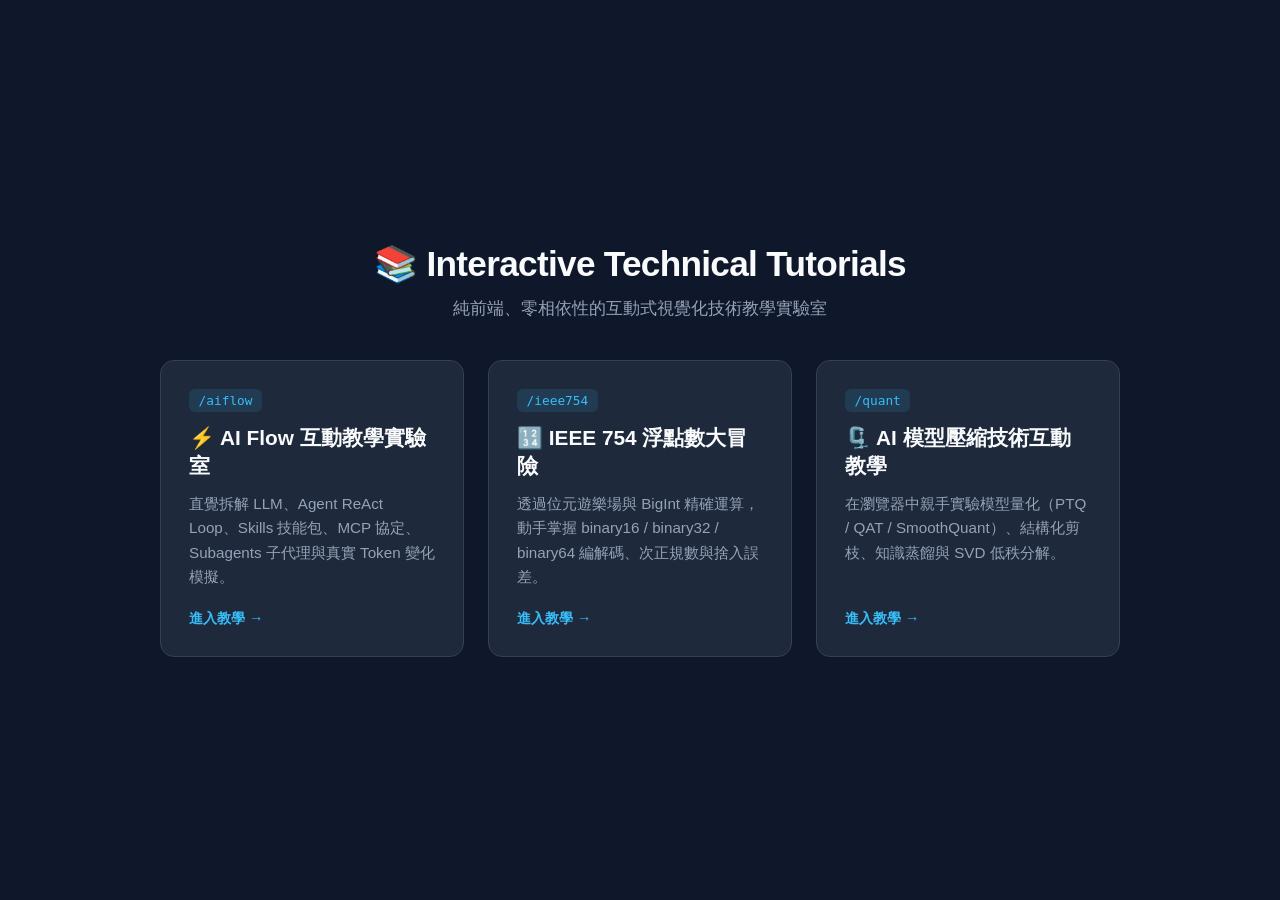
==== index.html @ 7489ee1c "feat: add aiflow, ieee754, and quant interactive tutorials" ====
<!DOCTYPE html>
<html lang="zh-Hant">
<head>
  <meta charset="UTF-8">
  <meta name="viewport" content="width=device-width, initial-scale=1.0">
  <title>Interactive Technical Tutorials</title>
  <style>
    :root {
      --bg: #0f172a;
      --card: #1e293b;
      --border: #334155;
      --text: #f8fafc;
      --muted: #94a3b8;
      --accent: #38bdf8;
    }
    * { box-sizing: border-box; margin: 0; padding: 0; }
    body {
      font-family: -apple-system, BlinkMacSystemFont, "Segoe UI", Roboto, "Noto Sans TC", sans-serif;
      background: var(--bg);
      color: var(--text);
      min-height: 100vh;
      display: flex;
      flex-direction: column;
      align-items: center;
      justify-content: center;
      padding: 2rem 1.25rem;
    }
    .container { max-width: 960px; width: 100%; }
    header { text-align: center; margin-bottom: 2.5rem; }
    h1 { font-size: 2.2rem; margin-bottom: 0.75rem; letter-spacing: -0.02em; }
    p.subtitle { color: var(--muted); font-size: 1.05rem; }
    .grid {
      display: grid;
      grid-template-columns: repeat(auto-fit, minmax(280px, 1fr));
      gap: 1.5rem;
    }
    .card {
      background: var(--card);
      border: 1px solid var(--border);
      border-radius: 14px;
      padding: 1.75rem;
      text-decoration: none;
      color: inherit;
      transition: transform 0.2s ease, border-color 0.2s ease, box-shadow 0.2s ease;
      display: flex;
      flex-direction: column;
      gap: 0.75rem;
    }
    .card:hover {
      transform: translateY(-4px);
      border-color: var(--accent);
      box-shadow: 0 12px 28px rgba(0, 0, 0, 0.35);
    }
    .badge {
      display: inline-block;
      align-self: flex-start;
      font-family: ui-monospace, SFMono-Regular, Menlo, monospace;
      font-size: 0.8rem;
      color: var(--accent);
      background: rgba(56, 189, 248, 0.12);
      padding: 0.25rem 0.6rem;
      border-radius: 6px;
    }
    .card h2 { font-size: 1.3rem; line-height: 1.35; }
    .card p { color: var(--muted); font-size: 0.95rem; line-height: 1.6; flex: 1; }
    .enter {
      margin-top: 0.5rem;
      font-size: 0.9rem;
      font-weight: 600;
      color: var(--accent);
    }
  </style>
</head>
<body>
  <div class="container">
    <header>
      <h1>📚 Interactive Technical Tutorials</h1>
      <p class="subtitle">純前端、零相依性的互動式視覺化技術教學實驗室</p>
    </header>
    <main class="grid">
      <a class="card" href="./aiflow/">
        <span class="badge">/aiflow</span>
        <h2>⚡ AI Flow 互動教學實驗室</h2>
        <p>直覺拆解 LLM、Agent ReAct Loop、Skills 技能包、MCP 協定、Subagents 子代理與真實 Token 變化模擬。</p>
        <span class="enter">進入教學 →</span>
      </a>
      <a class="card" href="./ieee754/">
        <span class="badge">/ieee754</span>
        <h2>🔢 IEEE 754 浮點數大冒險</h2>
        <p>透過位元遊樂場與 BigInt 精確運算，動手掌握 binary16 / binary32 / binary64 編解碼、次正規數與捨入誤差。</p>
        <span class="enter">進入教學 →</span>
      </a>
      <a class="card" href="./quant/">
        <span class="badge">/quant</span>
        <h2>🗜️ AI 模型壓縮技術互動教學</h2>
        <p>在瀏覽器中親手實驗模型量化（PTQ / QAT / SmoothQuant）、結構化剪枝、知識蒸餾與 SVD 低秩分解。</p>
        <span class="enter">進入教學 →</span>
      </a>
    </main>
  </div>
</body>
</html>
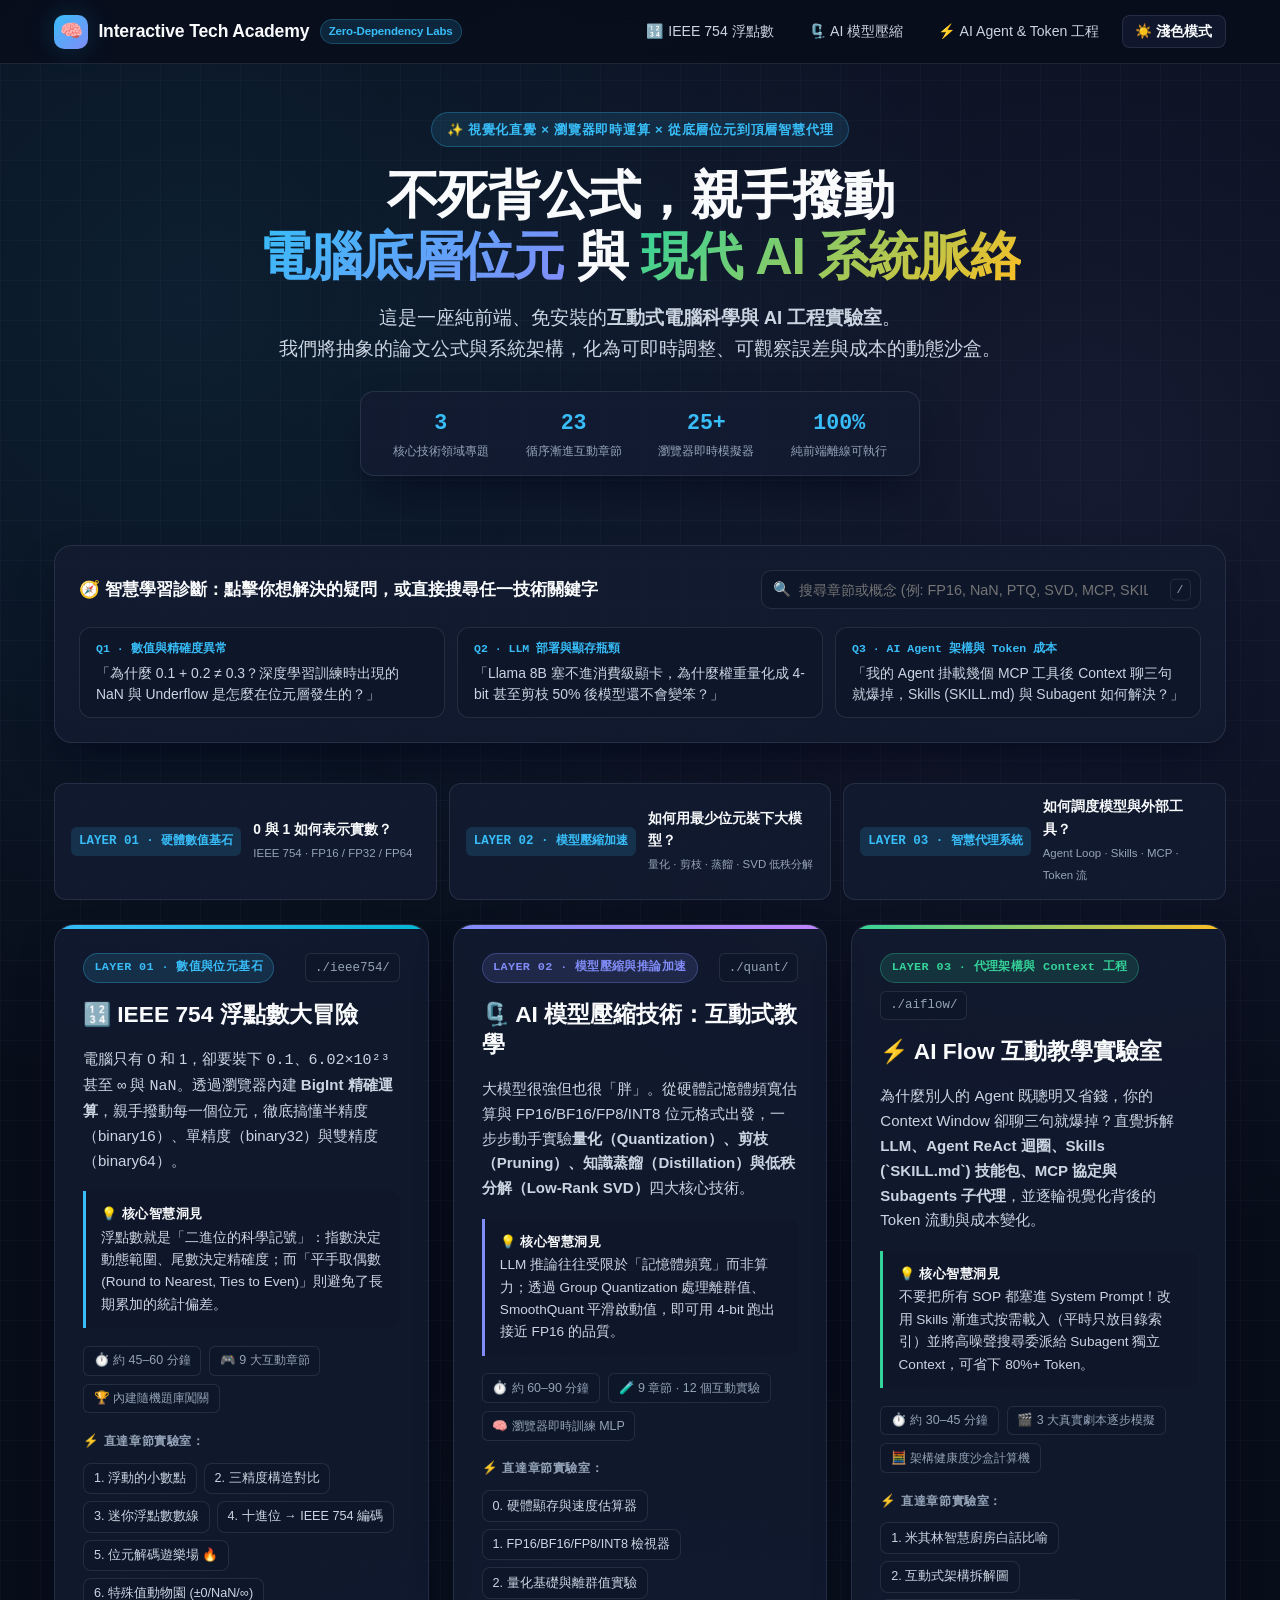
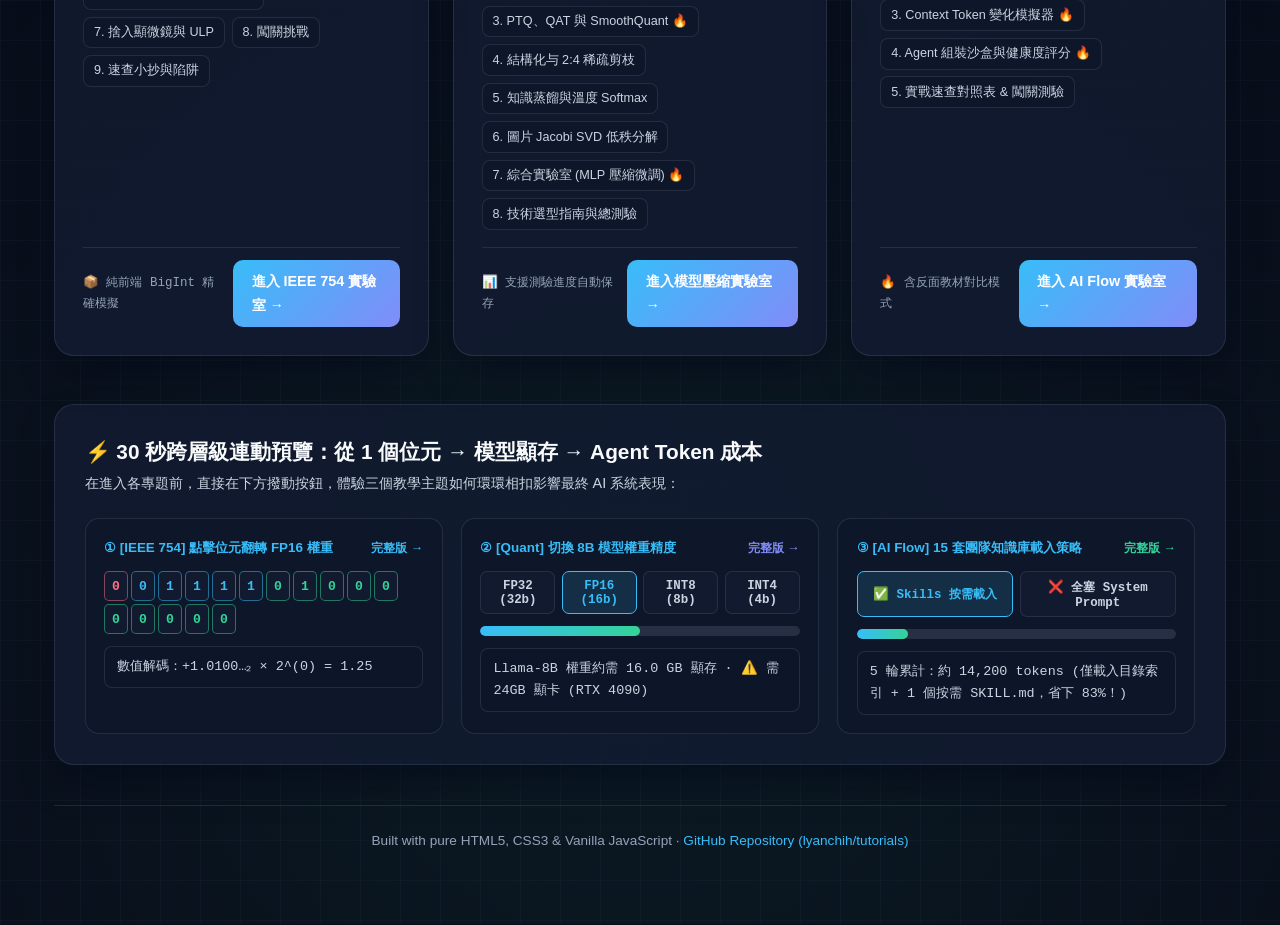
==== commit cbf20595: "feat: upgrade root index.html to smart interactive academy portal" ====
--- a/index.html
+++ b/index.html
@@ -1,102 +1,1358 @@
 <!DOCTYPE html>
-<html lang="zh-Hant">
+<html lang="zh-Hant-TW" data-theme="dark">
 <head>
-  <meta charset="UTF-8">
-  <meta name="viewport" content="width=device-width, initial-scale=1.0">
-  <title>Interactive Technical Tutorials</title>
+  <meta charset="UTF-8" />
+  <meta name="viewport" content="width=device-width, initial-scale=1.0" />
+  <title>AI & Systems 智慧互動教學實驗室｜從底層位元、模型壓縮到 Agent 架構</title>
+  <meta name="description" content="從 IEEE 754 浮點數、AI 模型量化與壓縮，到 AI Agent / Skills / MCP Token 工程的純前端互動式教學中心。" />
+  <link rel="icon" href="data:image/svg+xml,<svg xmlns='http://www.w3.org/2000/svg' viewBox='0 0 100 100'><text y='.9em' font-size='90'>🧠</text></svg>" />
   <style>
     :root {
-      --bg: #0f172a;
-      --card: #1e293b;
-      --border: #334155;
+      --bg: #080d1a;
+      --bg-elevated: #0f172a;
+      --card: rgba(19, 28, 49, 0.82);
+      --card-hover: rgba(26, 38, 66, 0.95);
+      --border: rgba(148, 163, 184, 0.16);
+      --border-strong: rgba(56, 189, 248, 0.45);
       --text: #f8fafc;
+      --text-secondary: #cbd5e1;
       --muted: #94a3b8;
-      --accent: #38bdf8;
-    }
-    * { box-sizing: border-box; margin: 0; padding: 0; }
+      --accent-cyan: #38bdf8;
+      --accent-indigo: #818cf8;
+      --accent-emerald: #34d399;
+      --accent-amber: #fbbf24;
+      --accent-rose: #fb7185;
+      --shadow: 0 20px 45px -15px rgba(2, 6, 23, 0.7);
+      --glow-cyan: 0 0 28px rgba(56, 189, 248, 0.18);
+      --code-bg: rgba(15, 23, 42, 0.9);
+    }
+
+    [data-theme="light"] {
+      --bg: #f8fafc;
+      --bg-elevated: #ffffff;
+      --card: rgba(255, 255, 255, 0.92);
+      --card-hover: #ffffff;
+      --border: rgba(15, 23, 42, 0.1);
+      --border-strong: rgba(2, 132, 199, 0.45);
+      --text: #0f172a;
+      --text-secondary: #334155;
+      --muted: #64748b;
+      --accent-cyan: #0284c7;
+      --accent-indigo: #4f46e5;
+      --accent-emerald: #059669;
+      --accent-amber: #d97706;
+      --accent-rose: #e11d48;
+      --shadow: 0 16px 36px -12px rgba(15, 23, 42, 0.08);
+      --glow-cyan: 0 0 24px rgba(2, 132, 199, 0.12);
+      --code-bg: #f1f5f9;
+    }
+
+    * {
+      box-sizing: border-box;
+      margin: 0;
+      padding: 0;
+    }
+
+    html {
+      scroll-behavior: smooth;
+    }
+
     body {
-      font-family: -apple-system, BlinkMacSystemFont, "Segoe UI", Roboto, "Noto Sans TC", sans-serif;
-      background: var(--bg);
+      font-family: -apple-system, BlinkMacSystemFont, "Segoe UI", "Inter", "Noto Sans TC", "PingFang TC", sans-serif;
+      background-color: var(--bg);
+      background-image:
+        radial-gradient(circle at 15% 12%, rgba(56, 189, 248, 0.10), transparent 32%),
+        radial-gradient(circle at 85% 18%, rgba(129, 140, 248, 0.10), transparent 34%),
+        radial-gradient(circle at 50% 88%, rgba(52, 211, 153, 0.07), transparent 38%),
+        linear-gradient(to right, rgba(148, 163, 184, 0.04) 1px, transparent 1px),
+        linear-gradient(to bottom, rgba(148, 163, 184, 0.04) 1px, transparent 1px);
+      background-size: 100% 100%, 100% 100%, 100% 100%, 40px 40px, 40px 40px;
       color: var(--text);
+      line-height: 1.65;
       min-height: 100vh;
+    }
+
+    /* ===== Topbar ===== */
+    .topbar {
+      position: sticky;
+      top: 0;
+      z-index: 50;
+      backdrop-filter: blur(14px);
+      -webkit-backdrop-filter: blur(14px);
+      background: color-mix(in srgb, var(--bg) 82%, transparent);
+      border-bottom: 1px solid var(--border);
+    }
+
+    .topbar-inner {
+      max-width: 1220px;
+      margin: 0 auto;
+      padding: 0.85rem 1.5rem;
+      display: flex;
+      align-items: center;
+      justify-content: space-between;
+      gap: 1rem;
+      flex-wrap: wrap;
+    }
+
+    .brand {
+      display: flex;
+      align-items: center;
+      gap: 0.65rem;
+      text-decoration: none;
+      color: var(--text);
+      font-weight: 800;
+      font-size: 1.1rem;
+      letter-spacing: -0.01em;
+    }
+
+    .brand-logo {
+      width: 34px;
+      height: 34px;
+      border-radius: 10px;
+      background: linear-gradient(135deg, var(--accent-cyan), var(--accent-indigo));
+      display: grid;
+      place-items: center;
+      font-size: 1.15rem;
+      box-shadow: var(--glow-cyan);
+    }
+
+    .brand-tag {
+      font-size: 0.72rem;
+      font-weight: 600;
+      padding: 0.15rem 0.5rem;
+      border-radius: 999px;
+      background: rgba(56, 189, 248, 0.14);
+      color: var(--accent-cyan);
+      border: 1px solid rgba(56, 189, 248, 0.25);
+    }
+
+    .nav-actions {
+      display: flex;
+      align-items: center;
+      gap: 0.6rem;
+      flex-wrap: wrap;
+    }
+
+    .nav-pill {
+      text-decoration: none;
+      color: var(--text-secondary);
+      font-size: 0.88rem;
+      font-weight: 500;
+      padding: 0.4rem 0.8rem;
+      border-radius: 8px;
+      transition: all 0.18s ease;
+    }
+
+    .nav-pill:hover {
+      color: var(--accent-cyan);
+      background: rgba(56, 189, 248, 0.1);
+    }
+
+    .theme-btn {
+      cursor: pointer;
+      border: 1px solid var(--border);
+      background: var(--card);
+      color: var(--text);
+      padding: 0.42rem 0.8rem;
+      border-radius: 8px;
+      font-size: 0.85rem;
+      font-weight: 600;
+      transition: all 0.18s ease;
+    }
+
+    .theme-btn:hover {
+      border-color: var(--accent-cyan);
+    }
+
+    /* ===== Main Container ===== */
+    .container {
+      max-width: 1220px;
+      margin: 0 auto;
+      padding: 2.5rem 1.5rem 4.5rem;
+    }
+
+    /* ===== Hero ===== */
+    .hero {
+      text-align: center;
+      max-width: 880px;
+      margin: 0.5rem auto 2.8rem;
+    }
+
+    .hero-eyebrow {
+      display: inline-flex;
+      align-items: center;
+      gap: 0.5rem;
+      font-size: 0.82rem;
+      font-weight: 700;
+      text-transform: uppercase;
+      letter-spacing: 0.06em;
+      padding: 0.35rem 0.9rem;
+      border-radius: 999px;
+      background: rgba(56, 189, 248, 0.12);
+      color: var(--accent-cyan);
+      border: 1px solid rgba(56, 189, 248, 0.28);
+      margin-bottom: 1.1rem;
+    }
+
+    .hero h1 {
+      font-size: clamp(2rem, 4.2vw, 3.25rem);
+      font-weight: 850;
+      line-height: 1.18;
+      letter-spacing: -0.025em;
+      margin-bottom: 1rem;
+    }
+
+    .grad-cyan {
+      background: linear-gradient(135deg, #38bdf8, #818cf8);
+      -webkit-background-clip: text;
+      -webkit-text-fill-color: transparent;
+    }
+
+    .grad-amber {
+      background: linear-gradient(135deg, #34d399, #fbbf24);
+      -webkit-background-clip: text;
+      -webkit-text-fill-color: transparent;
+    }
+
+    .hero p.lead {
+      color: var(--text-secondary);
+      font-size: clamp(1rem, 1.8vw, 1.16rem);
+      max-width: 740px;
+      margin: 0 auto 1.65rem;
+    }
+
+    /* Stats Bar */
+    .stats-bar {
+      display: inline-grid;
+      grid-template-columns: repeat(4, auto);
+      gap: 1.5rem;
+      padding: 0.85rem 1.6rem;
+      background: var(--card);
+      border: 1px solid var(--border);
+      border-radius: 14px;
+      box-shadow: var(--shadow);
+      margin-bottom: 1.5rem;
+    }
+
+    .stat-item {
+      text-align: center;
+      padding: 0 0.4rem;
+    }
+
+    .stat-num {
+      font-size: 1.35rem;
+      font-weight: 800;
+      color: var(--accent-cyan);
+      font-family: ui-monospace, SFMono-Regular, Menlo, monospace;
+    }
+
+    .stat-label {
+      font-size: 0.78rem;
+      color: var(--muted);
+    }
+
+    /* ===== Smart Search & Diagnostic Bar ===== */
+    .smart-panel {
+      background: var(--card);
+      border: 1px solid var(--border);
+      border-radius: 18px;
+      padding: 1.5rem;
+      margin-bottom: 2.5rem;
+      box-shadow: var(--shadow);
+    }
+
+    .smart-header {
+      display: flex;
+      align-items: center;
+      justify-content: space-between;
+      gap: 1rem;
+      flex-wrap: wrap;
+      margin-bottom: 1.1rem;
+    }
+
+    .smart-title {
+      display: flex;
+      align-items: center;
+      gap: 0.55rem;
+      font-size: 1.05rem;
+      font-weight: 700;
+    }
+
+    .search-box {
+      position: relative;
+      flex: 1;
+      min-width: 260px;
+      max-width: 440px;
+    }
+
+    .search-box input {
+      width: 100%;
+      padding: 0.65rem 2.4rem 0.65rem 2.3rem;
+      border-radius: 10px;
+      border: 1px solid var(--border);
+      background: var(--code-bg);
+      color: var(--text);
+      font-size: 0.9rem;
+      outline: none;
+      transition: border-color 0.2s ease, box-shadow 0.2s ease;
+    }
+
+    .search-box input:focus {
+      border-color: var(--accent-cyan);
+      box-shadow: var(--glow-cyan);
+    }
+
+    .search-icon {
+      position: absolute;
+      left: 0.75rem;
+      top: 50%;
+      transform: translateY(-50%);
+      color: var(--muted);
+      font-size: 0.9rem;
+      pointer-events: none;
+    }
+
+    .search-shortcut {
+      position: absolute;
+      right: 0.65rem;
+      top: 50%;
+      transform: translateY(-50%);
+      font-family: ui-monospace, SFMono-Regular, Menlo, monospace;
+      font-size: 0.72rem;
+      color: var(--muted);
+      border: 1px solid var(--border);
+      border-radius: 5px;
+      padding: 0.05rem 0.38rem;
+    }
+
+    .advisor-prompts {
+      display: grid;
+      grid-template-columns: repeat(auto-fit, minmax(235px, 1fr));
+      gap: 0.75rem;
+    }
+
+    .prompt-btn {
+      text-align: left;
+      cursor: pointer;
+      padding: 0.85rem 1rem;
+      border-radius: 12px;
+      border: 1px solid var(--border);
+      background: var(--code-bg);
+      color: var(--text-secondary);
+      font-size: 0.87rem;
+      line-height: 1.45;
+      transition: all 0.18s ease;
       display: flex;
       flex-direction: column;
+      gap: 0.35rem;
+    }
+
+    .prompt-btn:hover,
+    .prompt-btn.active {
+      border-color: var(--accent-cyan);
+      background: rgba(56, 189, 248, 0.1);
+      color: var(--text);
+      transform: translateY(-2px);
+    }
+
+    .prompt-tag {
+      font-size: 0.72rem;
+      font-weight: 700;
+      color: var(--accent-cyan);
+      font-family: ui-monospace, SFMono-Regular, Menlo, monospace;
+    }
+
+    .advisor-answer {
+      margin-top: 1rem;
+      padding: 1rem 1.2rem;
+      border-radius: 12px;
+      background: linear-gradient(135deg, rgba(56, 189, 248, 0.12), rgba(129, 140, 248, 0.1));
+      border: 1px solid rgba(56, 189, 248, 0.35);
+      display: none;
       align-items: center;
-      justify-content: center;
-      padding: 2rem 1.25rem;
-    }
-    .container { max-width: 960px; width: 100%; }
-    header { text-align: center; margin-bottom: 2.5rem; }
-    h1 { font-size: 2.2rem; margin-bottom: 0.75rem; letter-spacing: -0.02em; }
-    p.subtitle { color: var(--muted); font-size: 1.05rem; }
-    .grid {
+      justify-content: space-between;
+      gap: 1rem;
+      flex-wrap: wrap;
+    }
+
+    .advisor-answer.visible {
+      display: flex;
+    }
+
+    .advisor-text {
+      flex: 1;
+      min-width: 240px;
+      font-size: 0.92rem;
+    }
+
+    .advisor-text strong {
+      color: var(--accent-cyan);
+    }
+
+    .advisor-cta {
+      display: inline-flex;
+      align-items: center;
+      gap: 0.4rem;
+      text-decoration: none;
+      background: var(--accent-cyan);
+      color: #080d1a;
+      font-weight: 700;
+      font-size: 0.88rem;
+      padding: 0.55rem 1rem;
+      border-radius: 9px;
+      white-space: nowrap;
+      transition: transform 0.15s ease, opacity 0.15s ease;
+    }
+
+    .advisor-cta:hover {
+      transform: translateY(-1px);
+      opacity: 0.92;
+    }
+
+    /* Search Dropdown Results */
+    .search-results {
+      margin-top: 0.85rem;
+      display: none;
+      grid-template-columns: repeat(auto-fill, minmax(270px, 1fr));
+      gap: 0.65rem;
+    }
+
+    .search-results.visible {
       display: grid;
-      grid-template-columns: repeat(auto-fit, minmax(280px, 1fr));
+    }
+
+    .search-hit {
+      text-decoration: none;
+      color: var(--text);
+      background: var(--code-bg);
+      border: 1px solid var(--border);
+      padding: 0.7rem 0.9rem;
+      border-radius: 10px;
+      font-size: 0.86rem;
+      display: flex;
+      flex-direction: column;
+      gap: 0.2rem;
+      transition: border-color 0.15s ease;
+    }
+
+    .search-hit:hover {
+      border-color: var(--accent-cyan);
+    }
+
+    .search-hit small {
+      color: var(--accent-cyan);
+      font-family: ui-monospace, SFMono-Regular, Menlo, monospace;
+      font-size: 0.74rem;
+    }
+
+    /* ===== Knowledge Architecture Pipeline ===== */
+    .pipeline-bar {
+      display: grid;
+      grid-template-columns: repeat(3, 1fr);
+      gap: 0.75rem;
+      margin-bottom: 1.5rem;
+    }
+
+    .pipe-step {
+      background: var(--card);
+      border: 1px solid var(--border);
+      border-radius: 12px;
+      padding: 0.75rem 1rem;
+      display: flex;
+      align-items: center;
+      gap: 0.75rem;
+      font-size: 0.86rem;
+    }
+
+    .pipe-num {
+      font-family: ui-monospace, SFMono-Regular, Menlo, monospace;
+      font-weight: 800;
+      font-size: 0.78rem;
+      padding: 0.25rem 0.5rem;
+      border-radius: 6px;
+      background: rgba(56, 189, 248, 0.15);
+      color: var(--accent-cyan);
+      white-space: nowrap;
+    }
+
+    /* ===== Course Cards Grid ===== */
+    .course-grid {
+      display: grid;
+      grid-template-columns: repeat(auto-fit, minmax(350px, 1fr));
       gap: 1.5rem;
-    }
-    .card {
+      margin-bottom: 3rem;
+    }
+
+    .course-card {
       background: var(--card);
       border: 1px solid var(--border);
+      border-radius: 20px;
+      padding: 1.75rem;
+      display: flex;
+      flex-direction: column;
+      gap: 1.1rem;
+      box-shadow: var(--shadow);
+      transition: transform 0.22s ease, border-color 0.22s ease, box-shadow 0.22s ease;
+      position: relative;
+      overflow: hidden;
+    }
+
+    .course-card::before {
+      content: "";
+      position: absolute;
+      top: 0;
+      left: 0;
+      right: 0;
+      height: 4px;
+    }
+
+    .course-card.card-ieee::before {
+      background: linear-gradient(90deg, #38bdf8, #06b6d4);
+    }
+
+    .course-card.card-quant::before {
+      background: linear-gradient(90deg, #818cf8, #c084fc);
+    }
+
+    .course-card.card-aiflow::before {
+      background: linear-gradient(90deg, #34d399, #fbbf24);
+    }
+
+    .course-card:hover,
+    .course-card.highlighted {
+      transform: translateY(-5px);
+      border-color: var(--border-strong);
+      box-shadow: var(--shadow), var(--glow-cyan);
+    }
+
+    .card-top {
+      display: flex;
+      align-items: center;
+      justify-content: space-between;
+      gap: 0.5rem;
+      flex-wrap: wrap;
+    }
+
+    .layer-badge {
+      font-family: ui-monospace, SFMono-Regular, Menlo, monospace;
+      font-size: 0.74rem;
+      font-weight: 700;
+      padding: 0.25rem 0.65rem;
+      border-radius: 999px;
+      letter-spacing: 0.03em;
+    }
+
+    .badge-cyan {
+      background: rgba(56, 189, 248, 0.14);
+      color: var(--accent-cyan);
+      border: 1px solid rgba(56, 189, 248, 0.3);
+    }
+
+    .badge-indigo {
+      background: rgba(129, 140, 248, 0.14);
+      color: var(--accent-indigo);
+      border: 1px solid rgba(129, 140, 248, 0.3);
+    }
+
+    .badge-emerald {
+      background: rgba(52, 211, 153, 0.14);
+      color: var(--accent-emerald);
+      border: 1px solid rgba(52, 211, 153, 0.3);
+    }
+
+    .dir-slug {
+      font-family: ui-monospace, SFMono-Regular, Menlo, monospace;
+      font-size: 0.78rem;
+      color: var(--muted);
+      background: var(--code-bg);
+      padding: 0.2rem 0.55rem;
+      border-radius: 6px;
+      border: 1px solid var(--border);
+    }
+
+    .course-title {
+      font-size: 1.42rem;
+      font-weight: 800;
+      line-height: 1.3;
+    }
+
+    .course-title a {
+      color: inherit;
+      text-decoration: none;
+    }
+
+    .course-title a:hover {
+      color: var(--accent-cyan);
+    }
+
+    .course-desc {
+      color: var(--text-secondary);
+      font-size: 0.94rem;
+    }
+
+    .insight-box {
+      background: var(--code-bg);
+      border-left: 3px solid var(--accent-cyan);
+      padding: 0.75rem 0.95rem;
+      border-radius: 0 10px 10px 0;
+      font-size: 0.85rem;
+      color: var(--text-secondary);
+    }
+
+    .card-quant .insight-box {
+      border-left-color: var(--accent-indigo);
+    }
+
+    .card-aiflow .insight-box {
+      border-left-color: var(--accent-emerald);
+    }
+
+    .insight-box strong {
+      color: var(--text);
+      display: block;
+      margin-bottom: 0.15rem;
+      font-size: 0.8rem;
+      text-transform: uppercase;
+      letter-spacing: 0.04em;
+    }
+
+    .meta-row {
+      display: flex;
+      flex-wrap: wrap;
+      gap: 0.5rem;
+      font-size: 0.78rem;
+      color: var(--muted);
+    }
+
+    .meta-chip {
+      background: var(--code-bg);
+      border: 1px solid var(--border);
+      padding: 0.22rem 0.6rem;
+      border-radius: 6px;
+    }
+
+    .chapter-list-title {
+      font-size: 0.78rem;
+      font-weight: 700;
+      text-transform: uppercase;
+      letter-spacing: 0.05em;
+      color: var(--muted);
+      margin-bottom: -0.4rem;
+    }
+
+    .chapter-pills {
+      display: flex;
+      flex-wrap: wrap;
+      gap: 0.42rem;
+    }
+
+    .ch-pill {
+      text-decoration: none;
+      font-size: 0.79rem;
+      color: var(--text-secondary);
+      background: var(--code-bg);
+      border: 1px solid var(--border);
+      padding: 0.28rem 0.62rem;
+      border-radius: 8px;
+      transition: all 0.15s ease;
+    }
+
+    .ch-pill:hover {
+      border-color: var(--accent-cyan);
+      color: var(--accent-cyan);
+      transform: translateY(-1px);
+    }
+
+    .card-footer {
+      margin-top: auto;
+      padding-top: 0.75rem;
+      border-top: 1px solid var(--border);
+      display: flex;
+      align-items: center;
+      justify-content: space-between;
+      gap: 0.75rem;
+    }
+
+    .progress-Status {
+      font-size: 0.78rem;
+      color: var(--muted);
+      font-family: ui-monospace, SFMono-Regular, Menlo, monospace;
+    }
+
+    .enter-btn {
+      display: inline-flex;
+      align-items: center;
+      gap: 0.45rem;
+      text-decoration: none;
+      font-weight: 700;
+      font-size: 0.9rem;
+      padding: 0.6rem 1.15rem;
+      border-radius: 10px;
+      background: linear-gradient(135deg, var(--accent-cyan), var(--accent-indigo));
+      color: #ffffff;
+      transition: transform 0.16s ease, box-shadow 0.16s ease;
+    }
+
+    .enter-btn:hover {
+      transform: translateX(3px);
+      box-shadow: var(--glow-cyan);
+    }
+
+    /* ===== Live Cross-Layer Micro-Lab ===== */
+    .micro-lab {
+      background: var(--card);
+      border: 1px solid var(--border);
+      border-radius: 20px;
+      padding: 1.85rem;
+      box-shadow: var(--shadow);
+      margin-bottom: 2.5rem;
+    }
+
+    .micro-lab-header {
+      display: flex;
+      align-items: flex-start;
+      justify-content: space-between;
+      gap: 1rem;
+      flex-wrap: wrap;
+      margin-bottom: 1.35rem;
+    }
+
+    .micro-lab-header h2 {
+      font-size: 1.3rem;
+      font-weight: 800;
+    }
+
+    .micro-lab-header p {
+      color: var(--text-secondary);
+      font-size: 0.9rem;
+      margin-top: 0.2rem;
+    }
+
+    .micro-grid {
+      display: grid;
+      grid-template-columns: repeat(auto-fit, minmax(290px, 1fr));
+      gap: 1.15rem;
+    }
+
+    .micro-box {
+      background: var(--code-bg);
+      border: 1px solid var(--border);
       border-radius: 14px;
-      padding: 1.75rem;
-      text-decoration: none;
-      color: inherit;
-      transition: transform 0.2s ease, border-color 0.2s ease, box-shadow 0.2s ease;
+      padding: 1.15rem;
       display: flex;
       flex-direction: column;
       gap: 0.75rem;
     }
-    .card:hover {
-      transform: translateY(-4px);
-      border-color: var(--accent);
-      box-shadow: 0 12px 28px rgba(0, 0, 0, 0.35);
-    }
-    .badge {
-      display: inline-block;
-      align-self: flex-start;
+
+    .micro-box-head {
+      display: flex;
+      align-items: center;
+      justify-content: space-between;
+      font-size: 0.84rem;
+      font-weight: 700;
+      color: var(--accent-cyan);
+    }
+
+    .bit-strip {
+      display: flex;
+      gap: 3px;
+      flex-wrap: wrap;
+    }
+
+    .bit-btn {
+      cursor: pointer;
+      width: 24px;
+      height: 30px;
+      border-radius: 5px;
+      border: 1px solid var(--border);
       font-family: ui-monospace, SFMono-Regular, Menlo, monospace;
-      font-size: 0.8rem;
-      color: var(--accent);
-      background: rgba(56, 189, 248, 0.12);
-      padding: 0.25rem 0.6rem;
-      border-radius: 6px;
-    }
-    .card h2 { font-size: 1.3rem; line-height: 1.35; }
-    .card p { color: var(--muted); font-size: 0.95rem; line-height: 1.6; flex: 1; }
-    .enter {
-      margin-top: 0.5rem;
-      font-size: 0.9rem;
-      font-weight: 600;
-      color: var(--accent);
+      font-size: 0.82rem;
+      font-weight: 700;
+      display: grid;
+      place-items: center;
+      color: var(--text);
+      background: var(--card);
+      transition: transform 0.1s ease;
+    }
+
+    .bit-btn:hover {
+      transform: scale(1.08);
+    }
+
+    .bit-btn.sign { border-color: rgba(251, 113, 133, 0.5); color: var(--accent-rose); }
+    .bit-btn.exp  { border-color: rgba(56, 189, 248, 0.5); color: var(--accent-cyan); }
+    .bit-btn.frac { border-color: rgba(52, 211, 153, 0.5); color: var(--accent-emerald); }
+
+    .micro-readout {
+      font-family: ui-monospace, SFMono-Regular, Menlo, monospace;
+      font-size: 0.84rem;
+      color: var(--text-secondary);
+      background: rgba(15, 23, 42, 0.45);
+      padding: 0.55rem 0.75rem;
+      border-radius: 8px;
+      border: 1px solid var(--border);
+    }
+
+    .seg-row {
+      display: flex;
+      gap: 0.4rem;
+      flex-wrap: wrap;
+    }
+
+    .seg-btn {
+      cursor: pointer;
+      flex: 1;
+      padding: 0.4rem 0.55rem;
+      border-radius: 7px;
+      border: 1px solid var(--border);
+      background: var(--card);
+      color: var(--text-secondary);
+      font-size: 0.78rem;
+      font-weight: 700;
+      font-family: ui-monospace, SFMono-Regular, Menlo, monospace;
+    }
+
+    .seg-btn.active {
+      border-color: var(--accent-cyan);
+      color: var(--accent-cyan);
+      background: rgba(56, 189, 248, 0.14);
+    }
+
+    .bar-meter {
+      height: 10px;
+      border-radius: 999px;
+      background: rgba(148, 163, 184, 0.18);
+      overflow: hidden;
+    }
+
+    .bar-fill {
+      height: 100%;
+      border-radius: 999px;
+      background: linear-gradient(90deg, var(--accent-cyan), var(--accent-emerald));
+      transition: width 0.25s ease;
+    }
+
+    /* Footer */
+    footer {
+      text-align: center;
+      color: var(--muted);
+      font-size: 0.85rem;
+      padding-top: 1.5rem;
+      border-top: 1px solid var(--border);
+    }
+
+    footer a {
+      color: var(--accent-cyan);
+      text-decoration: none;
+    }
+
+    @media (max-width: 780px) {
+      .stats-bar {
+        grid-template-columns: repeat(2, 1fr);
+        width: 100%;
+      }
+      .pipeline-bar {
+        grid-template-columns: 1fr;
+      }
+      .course-grid {
+        grid-template-columns: 1fr;
+      }
     }
   </style>
 </head>
 <body>
-  <div class="container">
-    <header>
-      <h1>📚 Interactive Technical Tutorials</h1>
-      <p class="subtitle">純前端、零相依性的互動式視覺化技術教學實驗室</p>
-    </header>
-    <main class="grid">
-      <a class="card" href="./aiflow/">
-        <span class="badge">/aiflow</span>
-        <h2>⚡ AI Flow 互動教學實驗室</h2>
-        <p>直覺拆解 LLM、Agent ReAct Loop、Skills 技能包、MCP 協定、Subagents 子代理與真實 Token 變化模擬。</p>
-        <span class="enter">進入教學 →</span>
+
+  <!-- Top Navigation -->
+  <header class="topbar">
+    <div class="topbar-inner">
+      <a href="#top" class="brand">
+        <span class="brand-logo">🧠</span>
+        <span>Interactive Tech Academy</span>
+        <span class="brand-tag">Zero-Dependency Labs</span>
       </a>
-      <a class="card" href="./ieee754/">
-        <span class="badge">/ieee754</span>
-        <h2>🔢 IEEE 754 浮點數大冒險</h2>
-        <p>透過位元遊樂場與 BigInt 精確運算，動手掌握 binary16 / binary32 / binary64 編解碼、次正規數與捨入誤差。</p>
-        <span class="enter">進入教學 →</span>
-      </a>
-      <a class="card" href="./quant/">
-        <span class="badge">/quant</span>
-        <h2>🗜️ AI 模型壓縮技術互動教學</h2>
-        <p>在瀏覽器中親手實驗模型量化（PTQ / QAT / SmoothQuant）、結構化剪枝、知識蒸餾與 SVD 低秩分解。</p>
-        <span class="enter">進入教學 →</span>
-      </a>
-    </main>
-  </div>
+      <div class="nav-actions">
+        <a href="./ieee754/index.html" class="nav-pill">🔢 IEEE 754 浮點數</a>
+        <a href="./quant/index.html" class="nav-pill">🗜️ AI 模型壓縮</a>
+        <a href="./aiflow/index.html" class="nav-pill">⚡ AI Agent & Token 工程</a>
+        <button id="themeToggle" class="theme-btn" type="button">☀️ 淺色模式</button>
+      </div>
+    </div>
+  </header>
+
+  <main id="top" class="container">
+    <!-- Hero -->
+    <section class="hero">
+      <div class="hero-eyebrow">✨ 視覺化直覺 × 瀏覽器即時運算 × 從底層位元到頂層智慧代理</div>
+      <h1>
+        不死背公式，親手撥動<br />
+        <span class="grad-cyan">電腦底層位元</span> 與 <span class="grad-amber">現代 AI 系統脈絡</span>
+      </h1>
+      <p class="lead">
+        這是一座純前端、免安裝的<strong>互動式電腦科學與 AI 工程實驗室</strong>。<br />
+        我們將抽象的論文公式與系統架構，化為可即時調整、可觀察誤差與成本的動態沙盒。
+      </p>
+
+      <div class="stats-bar">
+        <div class="stat-item">
+          <div class="stat-num">3</div>
+          <div class="stat-label">核心技術領域專題</div>
+        </div>
+        <div class="stat-item">
+          <div class="stat-num">23</div>
+          <div class="stat-label">循序漸進互動章節</div>
+        </div>
+        <div class="stat-item">
+          <div class="stat-num">25+</div>
+          <div class="stat-label">瀏覽器即時模擬器</div>
+        </div>
+        <div class="stat-item">
+          <div class="stat-num">100%</div>
+          <div class="stat-label">純前端離線可執行</div>
+        </div>
+      </div>
+    </section>
+
+    <!-- Smart Diagnostic & Instant Chapter Search -->
+    <section class="smart-panel" aria-label="智慧學習導航">
+      <div class="smart-header">
+        <div class="smart-title">
+          <span>🧭 智慧學習診斷：點擊你想解決的疑問，或直接搜尋任一技術關鍵字</span>
+        </div>
+        <div class="search-box">
+          <span class="search-icon">🔍</span>
+          <input id="chapterSearch" type="search" placeholder="搜尋章節或概念 (例: FP16, NaN, PTQ, SVD, MCP, SKILL.md)..." autocomplete="off" />
+          <span class="search-shortcut">/</span>
+        </div>
+      </div>
+
+      <div id="searchResults" class="search-results"></div>
+
+      <div class="advisor-prompts" id="advisorPrompts">
+        <button class="prompt-btn" type="button" data-target="ieee" data-link="./ieee754/index.html#ch4" data-insight="在 IEEE 754 教學第 4 & 7 章中，你可以用 BigInt 逐步編碼器親眼看見 0.1 在二進位下是無限循環小數，並透過 ULP 階梯圖理解為什麼大數加小數會直接停滯！">
+          <span class="prompt-tag">Q1 · 數值與精確度異常</span>
+          <span>「為什麼 0.1 + 0.2 ≠ 0.3？深度學習訓練時出現的 NaN 與 Underflow 是怎麼在位元層發生的？」</span>
+        </button>
+        <button class="prompt-btn" type="button" data-target="quant" data-link="./quant/index.html#quant-adv" data-insight="在 AI 模型壓縮教學第 2、3、7 章中，你可以親手調整 Group Quantization、測試 SmoothQuant 如何撫平離群值，甚至在瀏覽器內訓練 MLP 並進行 QAT 微調！">
+          <span class="prompt-tag">Q2 · LLM 部署與顯存瓶頸</span>
+          <span>「Llama 8B 塞不進消費級顯卡，為什麼權重量化成 4-bit 甚至剪枝 50% 後模型還不會變笨？」</span>
+        </button>
+        <button class="prompt-btn" type="button" data-target="aiflow" data-link="./aiflow/index.html#token-simulator" data-insight="在 AI Flow 實驗室第 3 & 4 章中，你可以播放『Skills 漸進式載入 vs 塞爆 System Prompt』與『Subagent 隔離術』劇本，親眼看到如何省下超過 83% 的累計 Token！">
+          <span class="prompt-tag">Q3 · AI Agent 架構與 Token 成本</span>
+          <span>「我的 Agent 掛載幾個 MCP 工具後 Context 聊三句就爆掉，Skills (SKILL.md) 與 Subagent 如何解決？」</span>
+        </button>
+      </div>
+
+      <div id="advisorAnswer" class="advisor-answer">
+        <div id="advisorText" class="advisor-text"></div>
+        <a id="advisorCta" href="./ieee754/index.html" class="advisor-cta">立即前往該實驗章節 →</a>
+      </div>
+    </section>
+
+    <!-- 3-Layer Knowledge Map Banner -->
+    <div class="pipeline-bar" aria-label="三層知識體系">
+      <div class="pipe-step">
+        <span class="pipe-num">LAYER 01 · 硬體數值基石</span>
+        <span><strong>0 與 1 如何表示實數？</strong><br /><small style="color:var(--muted)">IEEE 754 · FP16 / FP32 / FP64</small></span>
+      </div>
+      <div class="pipe-step">
+        <span class="pipe-num">LAYER 02 · 模型壓縮加速</span>
+        <span><strong>如何用最少位元裝下大模型？</strong><br /><small style="color:var(--muted)">量化 · 剪枝 · 蒸餾 · SVD 低秩分解</small></span>
+      </div>
+      <div class="pipe-step">
+        <span class="pipe-num">LAYER 03 · 智慧代理系統</span>
+        <span><strong>如何調度模型與外部工具？</strong><br /><small style="color:var(--muted)">Agent Loop · Skills · MCP · Token 流</small></span>
+      </div>
+    </div>
+
+    <!-- Main 3 Tutorial Cards -->
+    <section class="course-grid" aria-label="所有互動教學列表">
+
+      <!-- Card 1: IEEE 754 -->
+      <article class="course-card card-ieee" id="card-ieee">
+        <div class="card-top">
+          <span class="layer-badge badge-cyan">LAYER 01 · 數值與位元基石</span>
+          <span class="dir-slug">./ieee754/</span>
+        </div>
+        <h2 class="course-title">
+          <a href="./ieee754/index.html">🔢 IEEE 754 浮點數大冒險</a>
+        </h2>
+        <p class="course-desc">
+          電腦只有 0 和 1，卻要裝下 <code>0.1</code>、<code>6.02×10²³</code> 甚至 <code>∞</code> 與 <code>NaN</code>。透過瀏覽器內建 <strong>BigInt 精確運算</strong>，親手撥動每一個位元，徹底搞懂半精度（binary16）、單精度（binary32）與雙精度（binary64）。
+        </p>
+        <div class="insight-box">
+          <strong>💡 核心智慧洞見</strong>
+          浮點數就是「二進位的科學記號」：指數決定動態範圍、尾數決定精確度；而「平手取偶數 (Round to Nearest, Ties to Even)」則避免了長期累加的統計偏差。
+        </div>
+        <div class="meta-row">
+          <span class="meta-chip">⏱️ 約 45–60 分鐘</span>
+          <span class="meta-chip">🎮 9 大互動章節</span>
+          <span class="meta-chip">🏆 內建隨機題庫闖關</span>
+        </div>
+        <div class="chapter-list-title">⚡ 直達章節實驗室：</div>
+        <div class="chapter-pills">
+          <a class="ch-pill" href="./ieee754/index.html#ch1">1. 浮動的小數點</a>
+          <a class="ch-pill" href="./ieee754/index.html#ch2">2. 三精度構造對比</a>
+          <a class="ch-pill" href="./ieee754/index.html#ch3">3. 迷你浮點數數線</a>
+          <a class="ch-pill" href="./ieee754/index.html#ch4">4. 十進位 → IEEE 754 編碼</a>
+          <a class="ch-pill" href="./ieee754/index.html#ch5">5. 位元解碼遊樂場 🔥</a>
+          <a class="ch-pill" href="./ieee754/index.html#ch6">6. 特殊值動物園 (±0/NaN/∞)</a>
+          <a class="ch-pill" href="./ieee754/index.html#ch7">7. 捨入顯微鏡與 ULP</a>
+          <a class="ch-pill" href="./ieee754/index.html#ch8">8. 闖關挑戰</a>
+          <a class="ch-pill" href="./ieee754/index.html#ch9">9. 速查小抄與陷阱</a>
+        </div>
+        <div class="card-footer">
+          <span class="progress-Status" id="ieeeStatus">📦 純前端 BigInt 精確模擬</span>
+          <a class="enter-btn" href="./ieee754/index.html">進入 IEEE 754 實驗室 →</a>
+        </div>
+      </article>
+
+      <!-- Card 2: AI Model Compression (quant) -->
+      <article class="course-card card-quant" id="card-quant">
+        <div class="card-top">
+          <span class="layer-badge badge-indigo">LAYER 02 · 模型壓縮與推論加速</span>
+          <span class="dir-slug">./quant/</span>
+        </div>
+        <h2 class="course-title">
+          <a href="./quant/index.html">🗜️ AI 模型壓縮技術：互動式教學</a>
+        </h2>
+        <p class="course-desc">
+          大模型很強但也很「胖」。從硬體記憶體頻寬估算與 FP16/BF16/FP8/INT8 位元格式出發，一步步動手實驗<strong>量化（Quantization）、剪枝（Pruning）、知識蒸餾（Distillation）與低秩分解（Low-Rank SVD）</strong>四大核心技術。
+        </p>
+        <div class="insight-box">
+          <strong>💡 核心智慧洞見</strong>
+          LLM 推論往往受限於「記憶體頻寬」而非算力；透過 Group Quantization 處理離群值、SmoothQuant 平滑啟動值，即可用 4-bit 跑出接近 FP16 的品質。
+        </div>
+        <div class="meta-row">
+          <span class="meta-chip">⏱️ 約 60–90 分鐘</span>
+          <span class="meta-chip">🧪 9 章節 · 12 個互動實驗</span>
+          <span class="meta-chip">🧠 瀏覽器即時訓練 MLP</span>
+        </div>
+        <div class="chapter-list-title">⚡ 直達章節實驗室：</div>
+        <div class="chapter-pills">
+          <a class="ch-pill" href="./quant/index.html#intro">0. 硬體顯存與速度估算器</a>
+          <a class="ch-pill" href="./quant/index.html#formats">1. FP16/BF16/FP8/INT8 檢視器</a>
+          <a class="ch-pill" href="./quant/index.html#quant">2. 量化基礎與離群值實驗</a>
+          <a class="ch-pill" href="./quant/index.html#quant-adv">3. PTQ、QAT 與 SmoothQuant 🔥</a>
+          <a class="ch-pill" href="./quant/index.html#prune">4. 結構化与 2:4 稀疏剪枝</a>
+          <a class="ch-pill" href="./quant/index.html#distill">5. 知識蒸餾與溫度 Softmax</a>
+          <a class="ch-pill" href="./quant/index.html#lowrank">6. 圖片 Jacobi SVD 低秩分解</a>
+          <a class="ch-pill" href="./quant/index.html#lab">7. 綜合實驗室 (MLP 壓縮微調) 🔥</a>
+          <a class="ch-pill" href="./quant/index.html#summary">8. 技術選型指南與總測驗</a>
+        </div>
+        <div class="card-footer">
+          <span class="progress-Status" id="quantStatus">📊 支援測驗進度自動保存</span>
+          <a class="enter-btn" href="./quant/index.html">進入模型壓縮實驗室 →</a>
+        </div>
+      </article>
+
+      <!-- Card 3: AI Flow (Agent, Skills, MCP, Tokens) -->
+      <article class="course-card card-aiflow" id="card-aiflow">
+        <div class="card-top">
+          <span class="layer-badge badge-emerald">LAYER 03 · 代理架構與 Context 工程</span>
+          <span class="dir-slug">./aiflow/</span>
+        </div>
+        <h2 class="course-title">
+          <a href="./aiflow/index.html">⚡ AI Flow 互動教學實驗室</a>
+        </h2>
+        <p class="course-desc">
+          為什麼別人的 Agent 既聰明又省錢，你的 Context Window 卻聊三句就爆掉？直覺拆解 <strong>LLM、Agent ReAct 迴圈、Skills (`SKILL.md`) 技能包、MCP 協定與 Subagents 子代理</strong>，並逐輪視覺化背後的 Token 流動與成本變化。
+        </p>
+        <div class="insight-box">
+          <strong>💡 核心智慧洞見</strong>
+          不要把所有 SOP 都塞進 System Prompt！改用 Skills 漸進式按需載入（平時只放目錄索引）並將高噪聲搜尋委派給 Subagent 獨立 Context，可省下 80%+ Token。
+        </div>
+        <div class="meta-row">
+          <span class="meta-chip">⏱️ 約 30–45 分鐘</span>
+          <span class="meta-chip">🎬 3 大真實劇本逐步模擬</span>
+          <span class="meta-chip">🧮 架構健康度沙盒計算機</span>
+        </div>
+        <div class="chapter-list-title">⚡ 直達章節實驗室：</div>
+        <div class="chapter-pills">
+          <a class="ch-pill" href="./aiflow/index.html#concepts">1. 米其林智慧廚房白話比喻</a>
+          <a class="ch-pill" href="./aiflow/index.html#architecture">2. 互動式架構拆解圖</a>
+          <a class="ch-pill" href="./aiflow/index.html#token-simulator">3. Context Token 變化模擬器 🔥</a>
+          <a class="ch-pill" href="./aiflow/index.html#sandbox">4. Agent 組裝沙盒與健康度評分 🔥</a>
+          <a class="ch-pill" href="./aiflow/index.html#comparison">5. 實戰速查對照表 & 闖關測驗</a>
+        </div>
+        <div class="card-footer">
+          <span class="progress-Status">🔥 含反面教材對比模式</span>
+          <a class="enter-btn" href="./aiflow/index.html">進入 AI Flow 實驗室 →</a>
+        </div>
+      </article>
+
+    </section>
+
+    <!-- 30-Second Cross-Layer Interactive Teaser -->
+    <section class="micro-lab" aria-label="跨層級 30 秒互動微實驗">
+      <div class="micro-lab-header">
+        <div>
+          <h2>⚡ 30 秒跨層級連動預覽：從 1 個位元 → 模型顯存 → Agent Token 成本</h2>
+          <p>在進入各專題前，直接在下方撥動按鈕，體驗三個教學主題如何環環相扣影響最終 AI 系統表現：</p>
+        </div>
+      </div>
+
+      <div class="micro-grid">
+        <!-- Micro 1: IEEE 754 FP16 Bit Flipper -->
+        <div class="micro-box">
+          <div class="micro-box-head">
+            <span>① [IEEE 754] 點擊位元翻轉 FP16 權重</span>
+            <a href="./ieee754/index.html#ch5" style="color:var(--accent-cyan);text-decoration:none;font-size:0.78rem;">完整版 →</a>
+          </div>
+          <div class="bit-strip" id="fp16Bits" title="點擊任一位元 (紅:正負號, 藍:指數, 綠:尾數)"></div>
+          <div class="micro-readout" id="fp16Readout"></div>
+        </div>
+
+        <!-- Micro 2: Quantization VRAM Calculator -->
+        <div class="micro-box">
+          <div class="micro-box-head">
+            <span>② [Quant] 切換 8B 模型權重精度</span>
+            <a href="./quant/index.html#intro" style="color:var(--accent-indigo);text-decoration:none;font-size:0.78rem;">完整版 →</a>
+          </div>
+          <div class="seg-row" id="quantPrecisionRow">
+            <button type="button" class="seg-btn" data-bits="32">FP32 (32b)</button>
+            <button type="button" class="seg-btn active" data-bits="16">FP16 (16b)</button>
+            <button type="button" class="seg-btn" data-bits="8">INT8 (8b)</button>
+            <button type="button" class="seg-btn" data-bits="4">INT4 (4b)</button>
+          </div>
+          <div class="bar-meter"><div class="bar-fill" id="vramBar" style="width: 50%"></div></div>
+          <div class="micro-readout" id="vramReadout"></div>
+        </div>
+
+        <!-- Micro 3: AI Flow Context Window Strategy -->
+        <div class="micro-box">
+          <div class="micro-box-head">
+            <span>③ [AI Flow] 15 套團隊知識庫載入策略</span>
+            <a href="./aiflow/index.html#token-simulator" style="color:var(--accent-emerald);text-decoration:none;font-size:0.78rem;">完整版 →</a>
+          </div>
+          <div class="seg-row" id="agentStrategyRow">
+            <button type="button" class="seg-btn active" data-mode="skills">✅ Skills 按需載入</button>
+            <button type="button" class="seg-btn" data-mode="bloat">❌ 全塞 System Prompt</button>
+          </div>
+          <div class="bar-meter"><div class="bar-fill" id="tokenBar" style="width: 16%"></div></div>
+          <div class="micro-readout" id="tokenReadout"></div>
+        </div>
+      </div>
+    </section>
+
+    <footer>
+      <p>
+        Built with pure HTML5, CSS3 & Vanilla JavaScript ·
+        <a href="https://github.com/lyanchih/tutorials" target="_blank" rel="noopener">GitHub Repository (lyanchih/tutorials)</a>
+      </p>
+    </footer>
+  </main>
+
+  <script>
+    (function () {
+      // ===== 1. Theme Toggle =====
+      const htmlEl = document.documentElement;
+      const themeBtn = document.getElementById('themeToggle');
+      const savedTheme = localStorage.getItem('tutorials-hub-theme') || 'dark';
+      htmlEl.setAttribute('data-theme', savedTheme);
+      updateThemeBtn(savedTheme);
+
+      themeBtn.addEventListener('click', () => {
+        const next = htmlEl.getAttribute('data-theme') === 'dark' ? 'light' : 'dark';
+        htmlEl.setAttribute('data-theme', next);
+        localStorage.setItem('tutorials-hub-theme', next);
+        updateThemeBtn(next);
+      });
+
+      function updateThemeBtn(theme) {
+        themeBtn.textContent = theme === 'dark' ? '☀️ 淺色模式' : '🌙 深色模式';
+      }
+
+      // ===== 2. Read Existing Learning Progress from localStorage =====
+      try {
+        const ieeeScore = localStorage.getItem('ieee754-score');
+        if (ieeeScore) {
+          const parsed = JSON.parse(ieeeScore);
+          if (parsed && parsed.pts > 0) {
+            document.getElementById('ieeeStatus').textContent = `🏆 已獲 ${parsed.pts} 分 (${parsed.ok}/${parsed.n} 題正確)`;
+          }
+        }
+        const quantProg = localStorage.getItem('ai-compress-quiz-v1');
+        if (quantProg) {
+          const parsed = JSON.parse(quantProg);
+          const doneCount = Object.keys(parsed || {}).length;
+          if (doneCount > 0) {
+            document.getElementById('quantStatus').textContent = `✅ 已完成 ${doneCount} / 9 章測驗`;
+          }
+        }
+      } catch (e) {}
+
+      // ===== 3. Smart Advisor Prompts =====
+      const promptBtns = document.querySelectorAll('.prompt-btn');
+      const advisorAnswer = document.getElementById('advisorAnswer');
+      const advisorText = document.getElementById('advisorText');
+      const advisorCta = document.getElementById('advisorCta');
+      const cards = {
+        ieee: document.getElementById('card-ieee'),
+        quant: document.getElementById('card-quant'),
+        aiflow: document.getElementById('card-aiflow')
+      };
+
+      promptBtns.forEach(btn => {
+        btn.addEventListener('click', () => {
+          promptBtns.forEach(b => b.classList.remove('active'));
+          Object.values(cards).forEach(c => c.classList.remove('highlighted'));
+
+          btn.classList.add('active');
+          const target = btn.getAttribute('data-target');
+          const link = btn.getAttribute('data-link');
+          const insight = btn.getAttribute('data-insight');
+
+          if (cards[target]) cards[target].classList.add('highlighted');
+          advisorText.innerHTML = `<strong>💡 智慧診斷建議：</strong>${insight}`;
+          advisorCta.setAttribute('href', link);
+          advisorAnswer.classList.add('visible');
+        });
+      });
+
+      // ===== 4. Instant Chapter Search =====
+      const searchIndex = [
+        { course: 'IEEE 754 浮點數', title: '第 1 章：為什麼需要浮點數與科學記號', keywords: '定點數 浮點數 科學記號 小數點', url: './ieee754/index.html#ch1' },
+        { course: 'IEEE 754 浮點數', title: '第 2 章：三兄弟構造 (FP16 / FP32 / FP64) 與指數偏差 Bias', keywords: 'binary16 binary32 binary64 half single double bias 指數 尾數', url: './ieee754/index.html#ch2' },
+        { course: 'IEEE 754 浮點數', title: '第 3 章：迷你浮點數玩具與數線分布', keywords: '數線 密度 間距 迷你浮點數', url: './ieee754/index.html#ch3' },
+        { course: 'IEEE 754 浮點數', title: '第 4 章：十進位轉 IEEE 754 逐步編碼器', keywords: '編碼 0.1 循環小數 正規化', url: './ieee754/index.html#ch4' },
+        { course: 'IEEE 754 浮點數', title: '第 5 章：位元解碼遊樂場 (點擊翻轉位元)', keywords: '解碼 hex 十六進位 位元翻轉', url: './ieee754/index.html#ch5' },
+        { course: 'IEEE 754 浮點數', title: '第 6 章：特殊值動物園 (±0、次正規數、∞、NaN)', keywords: 'subnormal denormal NaN Infinity 溢位 下溢', url: './ieee754/index.html#ch6' },
+        { course: 'IEEE 754 浮點數', title: '第 7 章：精度、平手取偶數捨入與 ULP 階梯', keywords: 'rounding 捨入 ULP 0.1+0.2 吃大數', url: './ieee754/index.html#ch7' },
+        { course: 'IEEE 754 浮點數', title: '第 8 & 9 章：隨機闖關挑戰與常見陷阱速查', keywords: '測驗 小抄 陷阱 型別對照', url: './ieee754/index.html#ch8' },
+        { course: 'AI 模型壓縮', title: '第 0 章：為什麼要壓縮模型 (記憶體與推論速度估算器)', keywords: 'VRAM 顯存 記憶體頻寬 Llama 4090', url: './quant/index.html#intro' },
+        { course: 'AI 模型壓縮', title: '第 1 章：FP32 / FP16 / BF16 / FP8 / INT8 位元檢視器', keywords: 'BF16 bfloat16 FP8 E4M3 E5M2 INT8', url: './quant/index.html#formats' },
+        { course: 'AI 模型壓縮', title: '第 2 章：量化基礎、對稱/非對稱、Group 粒度與離群值', keywords: 'quantization 對稱 非對稱 zero-point scale outlier 離群值 clipping', url: './quant/index.html#quant' },
+        { course: 'AI 模型壓縮', title: '第 3 章：進階量化 PTQ、QAT、GPTQ、AWQ 與 SmoothQuant', keywords: 'PTQ QAT SmoothQuant GPTQ AWQ GGUF LLM', url: './quant/index.html#quant-adv' },
+        { course: 'AI 模型壓縮', title: '第 4 章：非結構化、結構化與 NVIDIA 2:4 稀疏剪枝', keywords: 'pruning 剪枝 稀疏 sparsity 2:4', url: './quant/index.html#prune' },
+        { course: 'AI 模型壓縮', title: '第 5 章：知識蒸餾 (Knowledge Distillation) 與溫度 Softmax', keywords: 'distillation 知識蒸餾 teacher student KL divergence 溫度', url: './quant/index.html#distill' },
+        { course: 'AI 模型壓縮', title: '第 6 章：低秩分解 (SVD 圖片壓縮與 LoRA 原理)', keywords: 'SVD 低秩分解 low-rank LoRA 矩陣分解', url: './quant/index.html#lowrank' },
+        { course: 'AI 模型壓縮', title: '第 7 章：綜合實驗室 (瀏覽器訓練 MLP 並進行剪枝與 QAT)', keywords: 'MLP 訓練 STE 微調 綜合實驗室', url: './quant/index.html#lab' },
+        { course: 'AI Flow 實驗室', title: '模組 1：米其林智慧廚房白話比喻 (LLM / Agent / Skills / MCP / Subagent)', keywords: '比喻 角色 LLM Agent Skills MCP Subagent', url: './aiflow/index.html#concepts' },
+        { course: 'AI Flow 實驗室', title: '模組 2：互動式架構拆解圖与真實設定檔範例', keywords: '架構圖 SKILL.md mcp_config.json GEMINI.md', url: './aiflow/index.html#architecture' },
+        { course: 'AI Flow 實驗室', title: '模組 3：Context Window Token 變化模擬器 (3 大真實劇本)', keywords: 'Token 模擬器 Context Window Thinking 漸進式載入 瘦身', url: './aiflow/index.html#token-simulator' },
+        { course: 'AI Flow 實驗室', title: '模組 4：動手組裝 AI Agent 沙盒與架構健康度評分', keywords: '沙盒 計算機 健康度 成本估算', url: './aiflow/index.html#sandbox' },
+        { course: 'AI Flow 實驗室', title: '模組 5：實戰選型速查表與 5 題情境闖關測驗', keywords: '對照表 速查表 測驗', url: './aiflow/index.html#comparison' }
+      ];
+
+      const searchInput = document.getElementById('chapterSearch');
+      const searchResults = document.getElementById('searchResults');
+
+      window.addEventListener('keydown', (e) => {
+        if (e.key === '/' && document.activeElement !== searchInput) {
+          e.preventDefault();
+          searchInput.focus();
+        }
+      });
+
+      searchInput.addEventListener('input', () => {
+        const q = searchInput.value.trim().toLowerCase();
+        if (!q) {
+          searchResults.classList.remove('visible');
+          searchResults.innerHTML = '';
+          return;
+        }
+        const matched = searchIndex.filter(item =>
+          item.title.toLowerCase().includes(q) ||
+          item.keywords.toLowerCase().includes(q) ||
+          item.course.toLowerCase().includes(q)
+        );
+        if (matched.length === 0) {
+          searchResults.innerHTML = `<div class="search-hit"><small>無相符結果</small><span>試試搜尋：FP16、NaN、SmoothQuant、SVD、MCP、SKILL.md、Token</span></div>`;
+        } else {
+          searchResults.innerHTML = matched.map(m => `
+            <a class="search-hit" href="${m.url}">
+              <small>${m.course}</small>
+              <span>${m.title}</span>
+            </a>
+          `).join('');
+        }
+        searchResults.classList.add('visible');
+      });
+
+      // ===== 5. Micro-Lab 1: Live FP16 Bit Flipper =====
+      // Default: 0 01111 0100000000 = +1.25
+      const bits = [0, 0,1,1,1,1, 0,1,0,0,0,0,0,0,0,0];
+      const fp16BitsEl = document.getElementById('fp16Bits');
+      const fp16Readout = document.getElementById('fp16Readout');
+
+      function renderFp16() {
+        fp16BitsEl.innerHTML = '';
+        bits.forEach((b, idx) => {
+          const btn = document.createElement('button');
+          btn.type = 'button';
+          btn.className = 'bit-btn ' + (idx === 0 ? 'sign' : idx <= 5 ? 'exp' : 'frac');
+          btn.textContent = b;
+          btn.addEventListener('click', () => {
+            bits[idx] = bits[idx] ? 0 : 1;
+            renderFp16();
+          });
+          fp16BitsEl.appendChild(btn);
+        });
+
+        const sign = bits[0] ? -1 : 1;
+        let exp = 0;
+        for (let i = 1; i <= 5; i++) exp = (exp << 1) | bits[i];
+        let frac = 0;
+        for (let i = 6; i < 16; i++) frac += bits[i] * Math.pow(2, -(i - 5));
+
+        let valText = '';
+        if (exp === 31) {
+          valText = frac === 0 ? (sign > 0 ? '+∞ (無窮大)' : '-∞ (負無窮大)') : 'NaN (非數值)';
+        } else if (exp === 0) {
+          const v = sign * Math.pow(2, -14) * frac;
+          valText = `${v.toPrecision(5)} (次正規數/零)`;
+        } else {
+          const v = sign * Math.pow(2, exp - 15) * (1 + frac);
+          valText = `${sign < 0 ? '-' : '+'}1.${bits.slice(6, 10).join('')}…₂ × 2^(${exp - 15}) = ${Number(v.toPrecision(6))}`;
+        }
+        fp16Readout.textContent = `數值解碼：${valText}`;
+      }
+      renderFp16();
+
+      // ===== 6. Micro-Lab 2: 8B LLM Quantization VRAM =====
+      const quantBtns = document.querySelectorAll('#quantPrecisionRow .seg-btn');
+      const vramBar = document.getElementById('vramBar');
+      const vramReadout = document.getElementById('vramReadout');
+
+      function updateQuant(b) {
+        const gb = (8 * b) / 8; // 8B params * (b / 8) bytes
+        const pct = (b / 32) * 100;
+        vramBar.style.width = `${pct}%`;
+        const fit = gb <= 6 ? '✅ 筆電/手機 NPU 輕鬆跑' : gb <= 16 ? '⚠️ 需 24GB 顯卡 (RTX 4090)' : '❌ 單張消費級顯卡塞不下';
+        vramReadout.textContent = `Llama-8B 權重約需 ${gb.toFixed(1)} GB 顯存 · ${fit}`;
+      }
+      quantBtns.forEach(btn => {
+        btn.addEventListener('click', () => {
+          quantBtns.forEach(b => b.classList.remove('active'));
+          btn.classList.add('active');
+          updateQuant(Number(btn.getAttribute('data-bits')));
+        });
+      });
+      updateQuant(16);
+
+      // ===== 7. Micro-Lab 3: Agent Skills vs Prompt Bloat =====
+      const stratBtns = document.querySelectorAll('#agentStrategyRow .seg-btn');
+      const tokenBar = document.getElementById('tokenBar');
+      const tokenReadout = document.getElementById('tokenReadout');
+
+      function updateStrategy(mode) {
+        if (mode === 'skills') {
+          tokenBar.style.width = '16%';
+          tokenReadout.textContent = '5 輪累計：約 14,200 tokens (僅載入目錄索引 + 1 個按需 SKILL.md，省下 83%！)';
+        } else {
+          tokenBar.style.width = '96%';
+          tokenReadout.textContent = '5 輪累計：約 86,500 tokens (每輪重送 15 套完整規範，Context 迅速塞爆！)';
+        }
+      }
+      stratBtns.forEach(btn => {
+        btn.addEventListener('click', () => {
+          stratBtns.forEach(b => b.classList.remove('active'));
+          btn.classList.add('active');
+          updateStrategy(btn.getAttribute('data-mode'));
+        });
+      });
+      updateStrategy('skills');
+    })();
+  </script>
 </body>
 </html>
